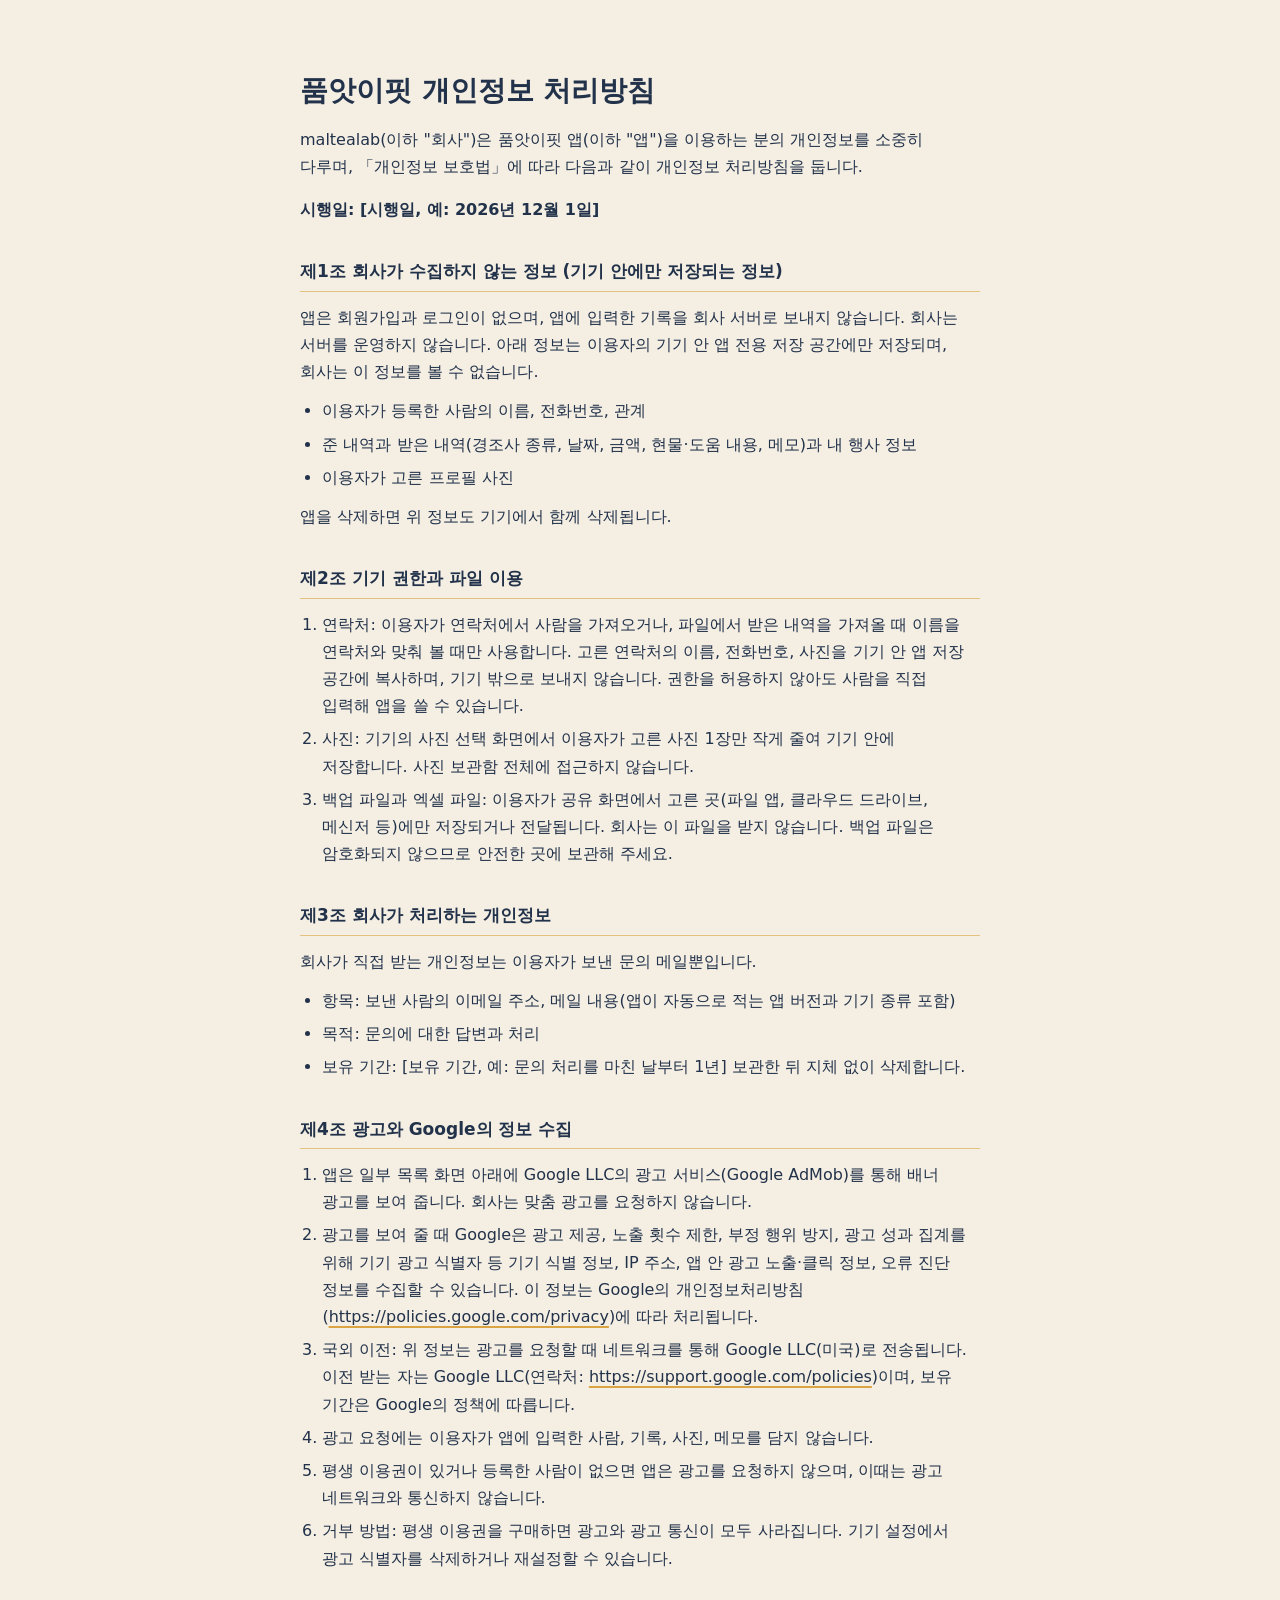
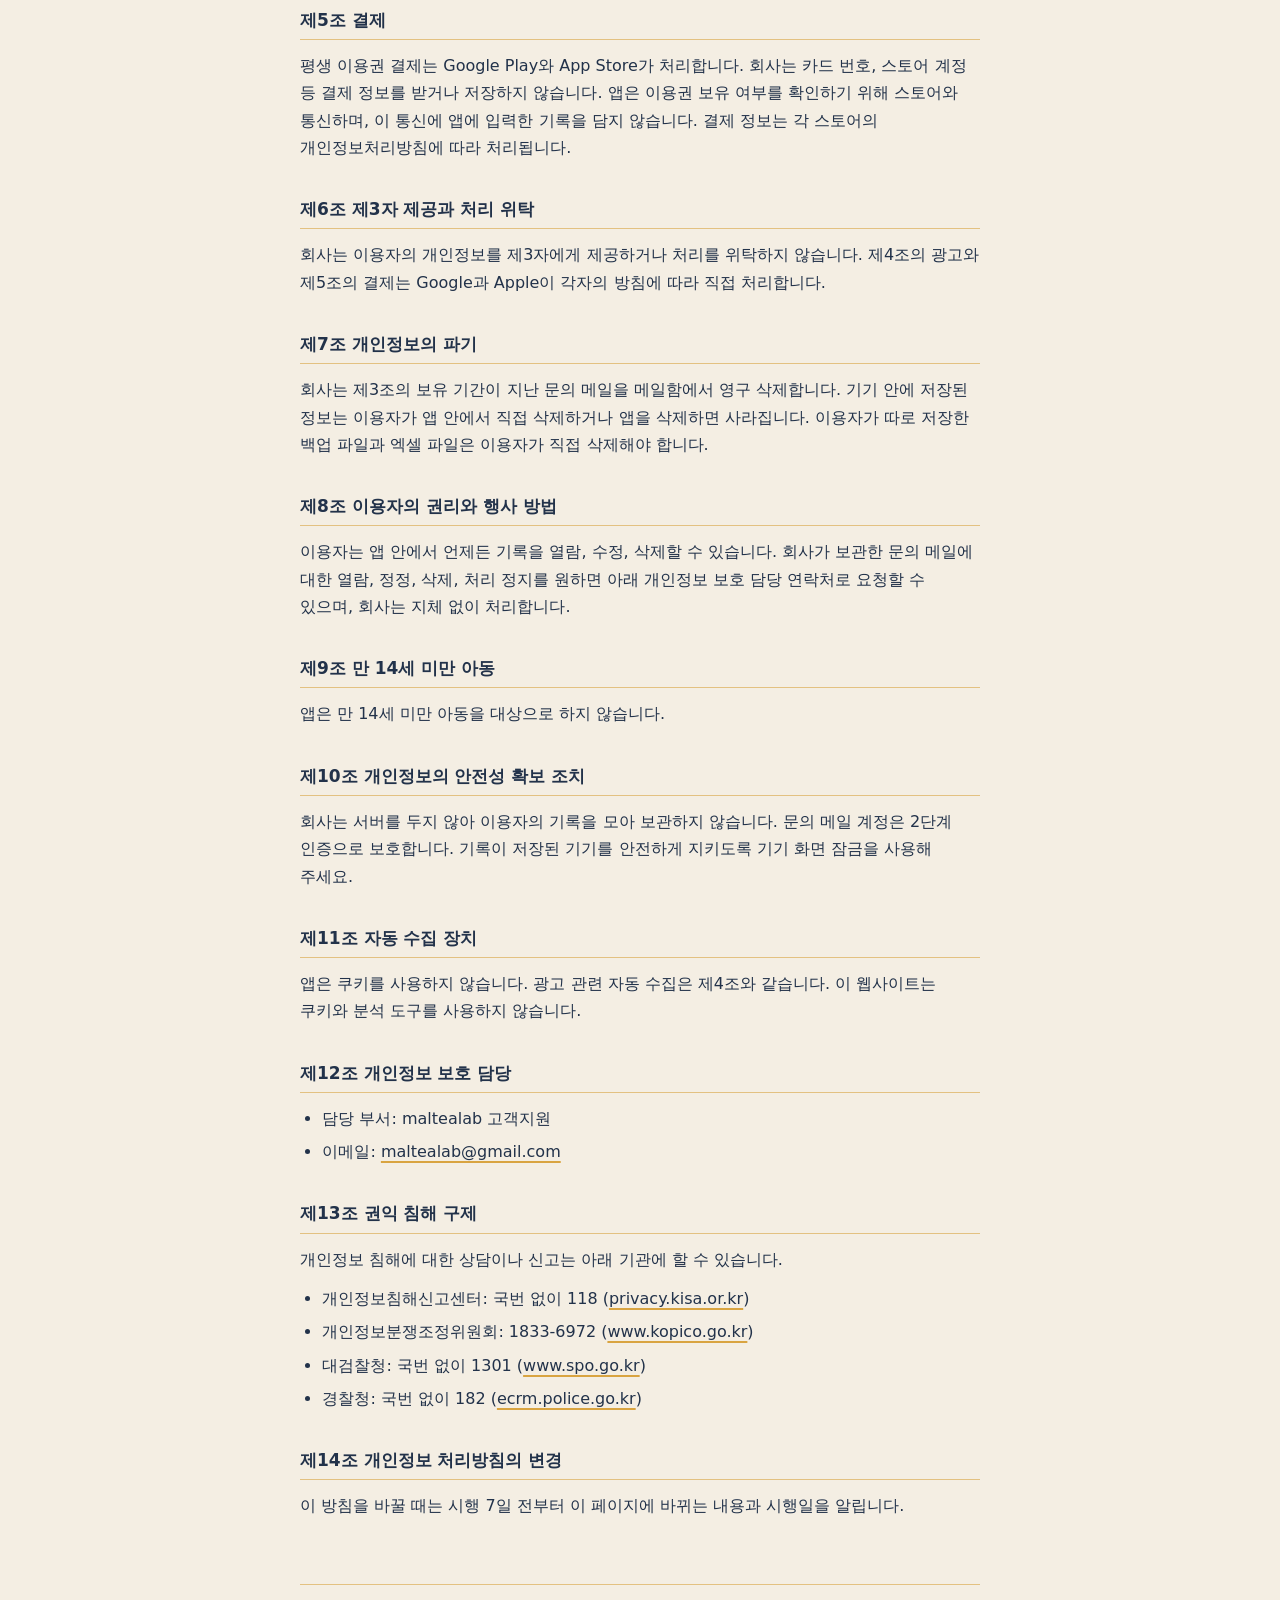
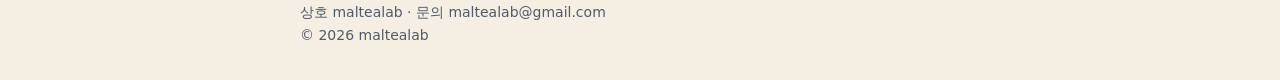
==== pumasifit/privacy/index.html @ bd6b62d1 "W2: 품앗이핏 개인정보 처리방침 (/pumasifit/privacy, 소개 페이지 링크) - 개인정보 처리방침 pumasifit/privacy/index.html   - 주소 /" ====
<!doctype html>
<html lang="ko">
<head>
  <meta charset="utf-8">
  <meta name="viewport" content="width=device-width, initial-scale=1">
  <title>품앗이핏 개인정보 처리방침</title>
  <link rel="icon" type="image/png" href="../../assets/pumasifit-icon.png">
  <link rel="stylesheet" href="../../style.css">
</head>
<body>
  <div class="page">
    <main class="policy">
      <h1>품앗이핏 개인정보 처리방침</h1>
      <p>maltealab(이하 "회사")은 품앗이핏 앱(이하 "앱")을 이용하는 분의 개인정보를 소중히 다루며, 「개인정보 보호법」에 따라 다음과 같이 개인정보 처리방침을 둡니다.</p>
      <p class="effective-date">시행일: [시행일, 예: 2026년 12월 1일]</p>

      <section>
        <h2>제1조 회사가 수집하지 않는 정보 (기기 안에만 저장되는 정보)</h2>
        <p>앱은 회원가입과 로그인이 없으며, 앱에 입력한 기록을 회사 서버로 보내지 않습니다. 회사는 서버를 운영하지 않습니다. 아래 정보는 이용자의 기기 안 앱 전용 저장 공간에만 저장되며, 회사는 이 정보를 볼 수 없습니다.</p>
        <ul>
          <li>이용자가 등록한 사람의 이름, 전화번호, 관계</li>
          <li>준 내역과 받은 내역(경조사 종류, 날짜, 금액, 현물·도움 내용, 메모)과 내 행사 정보</li>
          <li>이용자가 고른 프로필 사진</li>
        </ul>
        <p>앱을 삭제하면 위 정보도 기기에서 함께 삭제됩니다.</p>
      </section>

      <section>
        <h2>제2조 기기 권한과 파일 이용</h2>
        <ol>
          <li>연락처: 이용자가 연락처에서 사람을 가져오거나, 파일에서 받은 내역을 가져올 때 이름을 연락처와 맞춰 볼 때만 사용합니다. 고른 연락처의 이름, 전화번호, 사진을 기기 안 앱 저장 공간에 복사하며, 기기 밖으로 보내지 않습니다. 권한을 허용하지 않아도 사람을 직접 입력해 앱을 쓸 수 있습니다.</li>
          <li>사진: 기기의 사진 선택 화면에서 이용자가 고른 사진 1장만 작게 줄여 기기 안에 저장합니다. 사진 보관함 전체에 접근하지 않습니다.</li>
          <li>백업 파일과 엑셀 파일: 이용자가 공유 화면에서 고른 곳(파일 앱, 클라우드 드라이브, 메신저 등)에만 저장되거나 전달됩니다. 회사는 이 파일을 받지 않습니다. 백업 파일은 암호화되지 않으므로 안전한 곳에 보관해 주세요.</li>
        </ol>
      </section>

      <section>
        <h2>제3조 회사가 처리하는 개인정보</h2>
        <p>회사가 직접 받는 개인정보는 이용자가 보낸 문의 메일뿐입니다.</p>
        <ul>
          <li>항목: 보낸 사람의 이메일 주소, 메일 내용(앱이 자동으로 적는 앱 버전과 기기 종류 포함)</li>
          <li>목적: 문의에 대한 답변과 처리</li>
          <li>보유 기간: [보유 기간, 예: 문의 처리를 마친 날부터 1년] 보관한 뒤 지체 없이 삭제합니다.</li>
        </ul>
      </section>

      <section>
        <h2>제4조 광고와 Google의 정보 수집</h2>
        <ol>
          <li>앱은 일부 목록 화면 아래에 Google LLC의 광고 서비스(Google AdMob)를 통해 배너 광고를 보여 줍니다. 회사는 맞춤 광고를 요청하지 않습니다.</li>
          <li>광고를 보여 줄 때 Google은 광고 제공, 노출 횟수 제한, 부정 행위 방지, 광고 성과 집계를 위해 기기 광고 식별자 등 기기 식별 정보, IP 주소, 앱 안 광고 노출·클릭 정보, 오류 진단 정보를 수집할 수 있습니다. 이 정보는 Google의 개인정보처리방침(<a href="https://policies.google.com/privacy">https://policies.google.com/privacy</a>)에 따라 처리됩니다.</li>
          <li>국외 이전: 위 정보는 광고를 요청할 때 네트워크를 통해 Google LLC(미국)로 전송됩니다. 이전 받는 자는 Google LLC(연락처: <a href="https://support.google.com/policies">https://support.google.com/policies</a>)이며, 보유 기간은 Google의 정책에 따릅니다.</li>
          <li>광고 요청에는 이용자가 앱에 입력한 사람, 기록, 사진, 메모를 담지 않습니다.</li>
          <li>평생 이용권이 있거나 등록한 사람이 없으면 앱은 광고를 요청하지 않으며, 이때는 광고 네트워크와 통신하지 않습니다.</li>
          <li>거부 방법: 평생 이용권을 구매하면 광고와 광고 통신이 모두 사라집니다. 기기 설정에서 광고 식별자를 삭제하거나 재설정할 수 있습니다.</li>
        </ol>
      </section>

      <section>
        <h2>제5조 결제</h2>
        <p>평생 이용권 결제는 Google Play와 App Store가 처리합니다. 회사는 카드 번호, 스토어 계정 등 결제 정보를 받거나 저장하지 않습니다. 앱은 이용권 보유 여부를 확인하기 위해 스토어와 통신하며, 이 통신에 앱에 입력한 기록을 담지 않습니다. 결제 정보는 각 스토어의 개인정보처리방침에 따라 처리됩니다.</p>
      </section>

      <section>
        <h2>제6조 제3자 제공과 처리 위탁</h2>
        <p>회사는 이용자의 개인정보를 제3자에게 제공하거나 처리를 위탁하지 않습니다. 제4조의 광고와 제5조의 결제는 Google과 Apple이 각자의 방침에 따라 직접 처리합니다.</p>
      </section>

      <section>
        <h2>제7조 개인정보의 파기</h2>
        <p>회사는 제3조의 보유 기간이 지난 문의 메일을 메일함에서 영구 삭제합니다. 기기 안에 저장된 정보는 이용자가 앱 안에서 직접 삭제하거나 앱을 삭제하면 사라집니다. 이용자가 따로 저장한 백업 파일과 엑셀 파일은 이용자가 직접 삭제해야 합니다.</p>
      </section>

      <section>
        <h2>제8조 이용자의 권리와 행사 방법</h2>
        <p>이용자는 앱 안에서 언제든 기록을 열람, 수정, 삭제할 수 있습니다. 회사가 보관한 문의 메일에 대한 열람, 정정, 삭제, 처리 정지를 원하면 아래 개인정보 보호 담당 연락처로 요청할 수 있으며, 회사는 지체 없이 처리합니다.</p>
      </section>

      <section>
        <h2>제9조 만 14세 미만 아동</h2>
        <p>앱은 만 14세 미만 아동을 대상으로 하지 않습니다.</p>
      </section>

      <section>
        <h2>제10조 개인정보의 안전성 확보 조치</h2>
        <p>회사는 서버를 두지 않아 이용자의 기록을 모아 보관하지 않습니다. 문의 메일 계정은 2단계 인증으로 보호합니다. 기록이 저장된 기기를 안전하게 지키도록 기기 화면 잠금을 사용해 주세요.</p>
      </section>

      <section>
        <h2>제11조 자동 수집 장치</h2>
        <p>앱은 쿠키를 사용하지 않습니다. 광고 관련 자동 수집은 제4조와 같습니다. 이 웹사이트는 쿠키와 분석 도구를 사용하지 않습니다.</p>
      </section>

      <section>
        <h2>제12조 개인정보 보호 담당</h2>
        <ul>
          <li>담당 부서: maltealab 고객지원</li>
          <li>이메일: <a href="mailto:maltealab@gmail.com">maltealab@gmail.com</a></li>
        </ul>
      </section>

      <section>
        <h2>제13조 권익 침해 구제</h2>
        <p>개인정보 침해에 대한 상담이나 신고는 아래 기관에 할 수 있습니다.</p>
        <ul>
          <li>개인정보침해신고센터: 국번 없이 118 (<a href="https://privacy.kisa.or.kr">privacy.kisa.or.kr</a>)</li>
          <li>개인정보분쟁조정위원회: 1833-6972 (<a href="https://www.kopico.go.kr">www.kopico.go.kr</a>)</li>
          <li>대검찰청: 국번 없이 1301 (<a href="https://www.spo.go.kr">www.spo.go.kr</a>)</li>
          <li>경찰청: 국번 없이 182 (<a href="https://ecrm.police.go.kr">ecrm.police.go.kr</a>)</li>
        </ul>
      </section>

      <section>
        <h2>제14조 개인정보 처리방침의 변경</h2>
        <p>이 방침을 바꿀 때는 시행 7일 전부터 이 페이지에 바뀌는 내용과 시행일을 알립니다.</p>
      </section>
    </main>

    <footer class="site-footer">
      <p>상호 maltealab · 문의 maltealab@gmail.com</p>
      <p>© 2026 maltealab</p>
    </footer>
  </div>
</body>
</html>
---- style.css ----
:root {
  --ivory: #F4EEE3;
  --navy: #22324A;
  --navy-muted: rgba(34, 50, 74, 0.78);
  --gold: #D9A441;
  --card: #FFFFFF;
}

*,
*::before,
*::after {
  box-sizing: border-box;
}

html {
  -webkit-text-size-adjust: 100%;
}

body {
  margin: 0;
  background: var(--ivory);
  color: var(--navy);
  font-family: system-ui, -apple-system, "Apple SD Gothic Neo", "Malgun Gothic", "Noto Sans KR", sans-serif;
  font-size: 16px;
  line-height: 1.7;
  word-break: keep-all;
  overflow-wrap: break-word;
}

h1,
h2,
h3,
p {
  margin: 0;
}

.page {
  max-width: 720px;
  margin: 0 auto;
  padding: 48px 20px 32px;
}

.site-header h1 {
  font-size: 2.5rem;
  line-height: 1.2;
  letter-spacing: -0.01em;
}

.tagline {
  margin-top: 12px;
  font-size: 1.125rem;
}

.section {
  margin-top: 48px;
}

.section h2 {
  padding-bottom: 8px;
  border-bottom: 2px solid var(--gold);
  font-size: 1.25rem;
  line-height: 1.4;
}

.section > p {
  margin-top: 16px;
}

.app-card {
  display: flex;
  flex-direction: column;
  gap: 16px;
  margin-top: 20px;
  padding: 20px;
  background: var(--card);
  border-radius: 16px;
}

.app-icon {
  display: block;
  flex-shrink: 0;
  width: 96px;
  height: 96px;
  border-radius: 22px;
}

.app-name {
  font-size: 1.25rem;
  line-height: 1.4;
}

.app-subtitle {
  color: var(--navy-muted);
}

.app-copy {
  margin-top: 12px;
  font-weight: 700;
}

.app-description {
  margin-top: 4px;
}

.status-chip {
  display: inline-block;
  margin-top: 16px;
  padding: 2px 12px;
  border: 1.5px solid var(--gold);
  border-radius: 999px;
  font-size: 0.875rem;
}

.policy-link {
  margin-top: 12px;
}

.policy h1 {
  font-size: 1.75rem;
  line-height: 1.35;
}

.policy > p {
  margin-top: 16px;
}

.effective-date {
  font-weight: 700;
}

.policy section {
  margin-top: 36px;
}

.policy h2 {
  padding-bottom: 6px;
  border-bottom: 1px solid rgba(217, 164, 65, 0.6);
  font-size: 1.0625rem;
  line-height: 1.5;
}

.policy section p,
.policy section ul,
.policy section ol {
  margin-top: 12px;
}

.policy ul,
.policy ol {
  margin-bottom: 0;
  padding-left: 1.4em;
}

.policy li + li {
  margin-top: 6px;
}

.policy a {
  overflow-wrap: anywhere;
}

a {
  color: var(--navy);
  text-decoration: underline;
  text-decoration-color: var(--gold);
  text-decoration-thickness: 2px;
  text-underline-offset: 4px;
}

.site-footer {
  margin-top: 64px;
  padding-top: 16px;
  border-top: 1px solid rgba(217, 164, 65, 0.6);
  color: var(--navy-muted);
  font-size: 0.875rem;
}

@media (min-width: 560px) {
  .page {
    padding-top: 72px;
  }

  .app-card {
    flex-direction: row;
    gap: 20px;
    padding: 24px;
  }
}
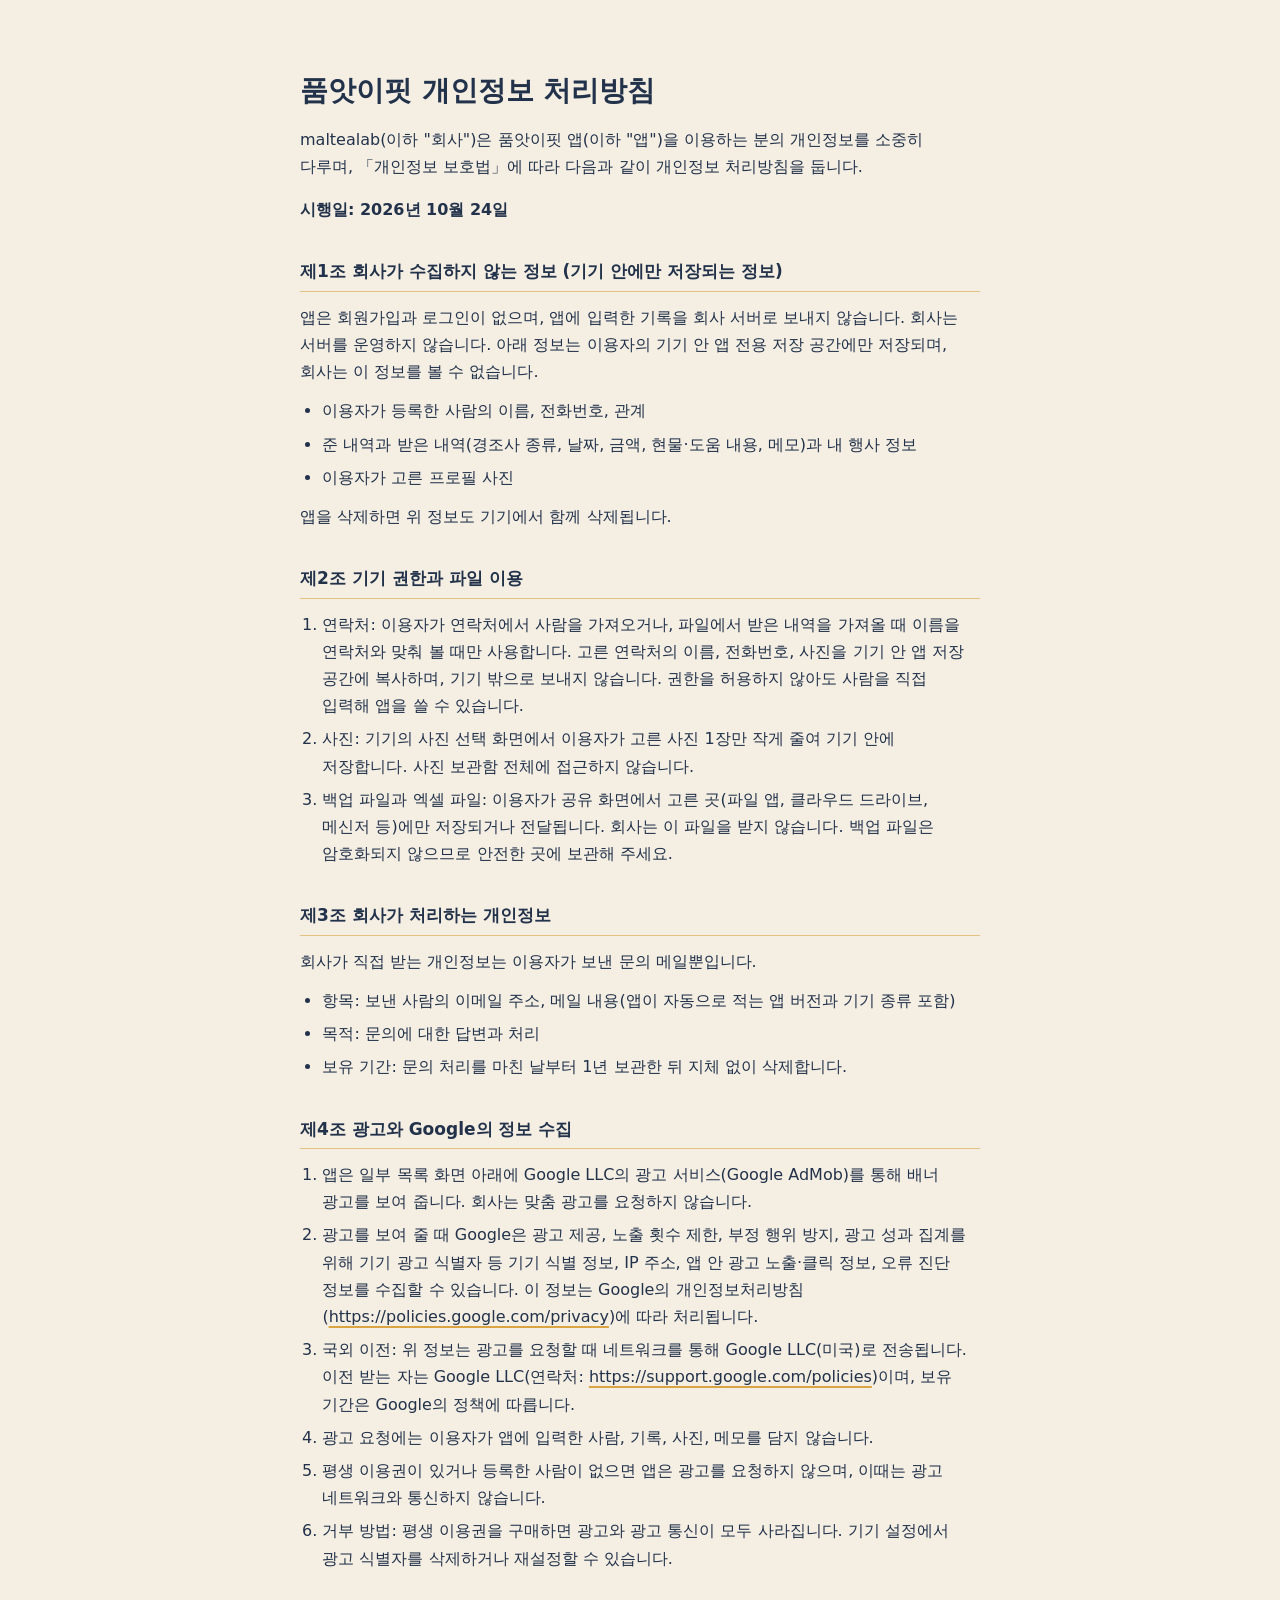
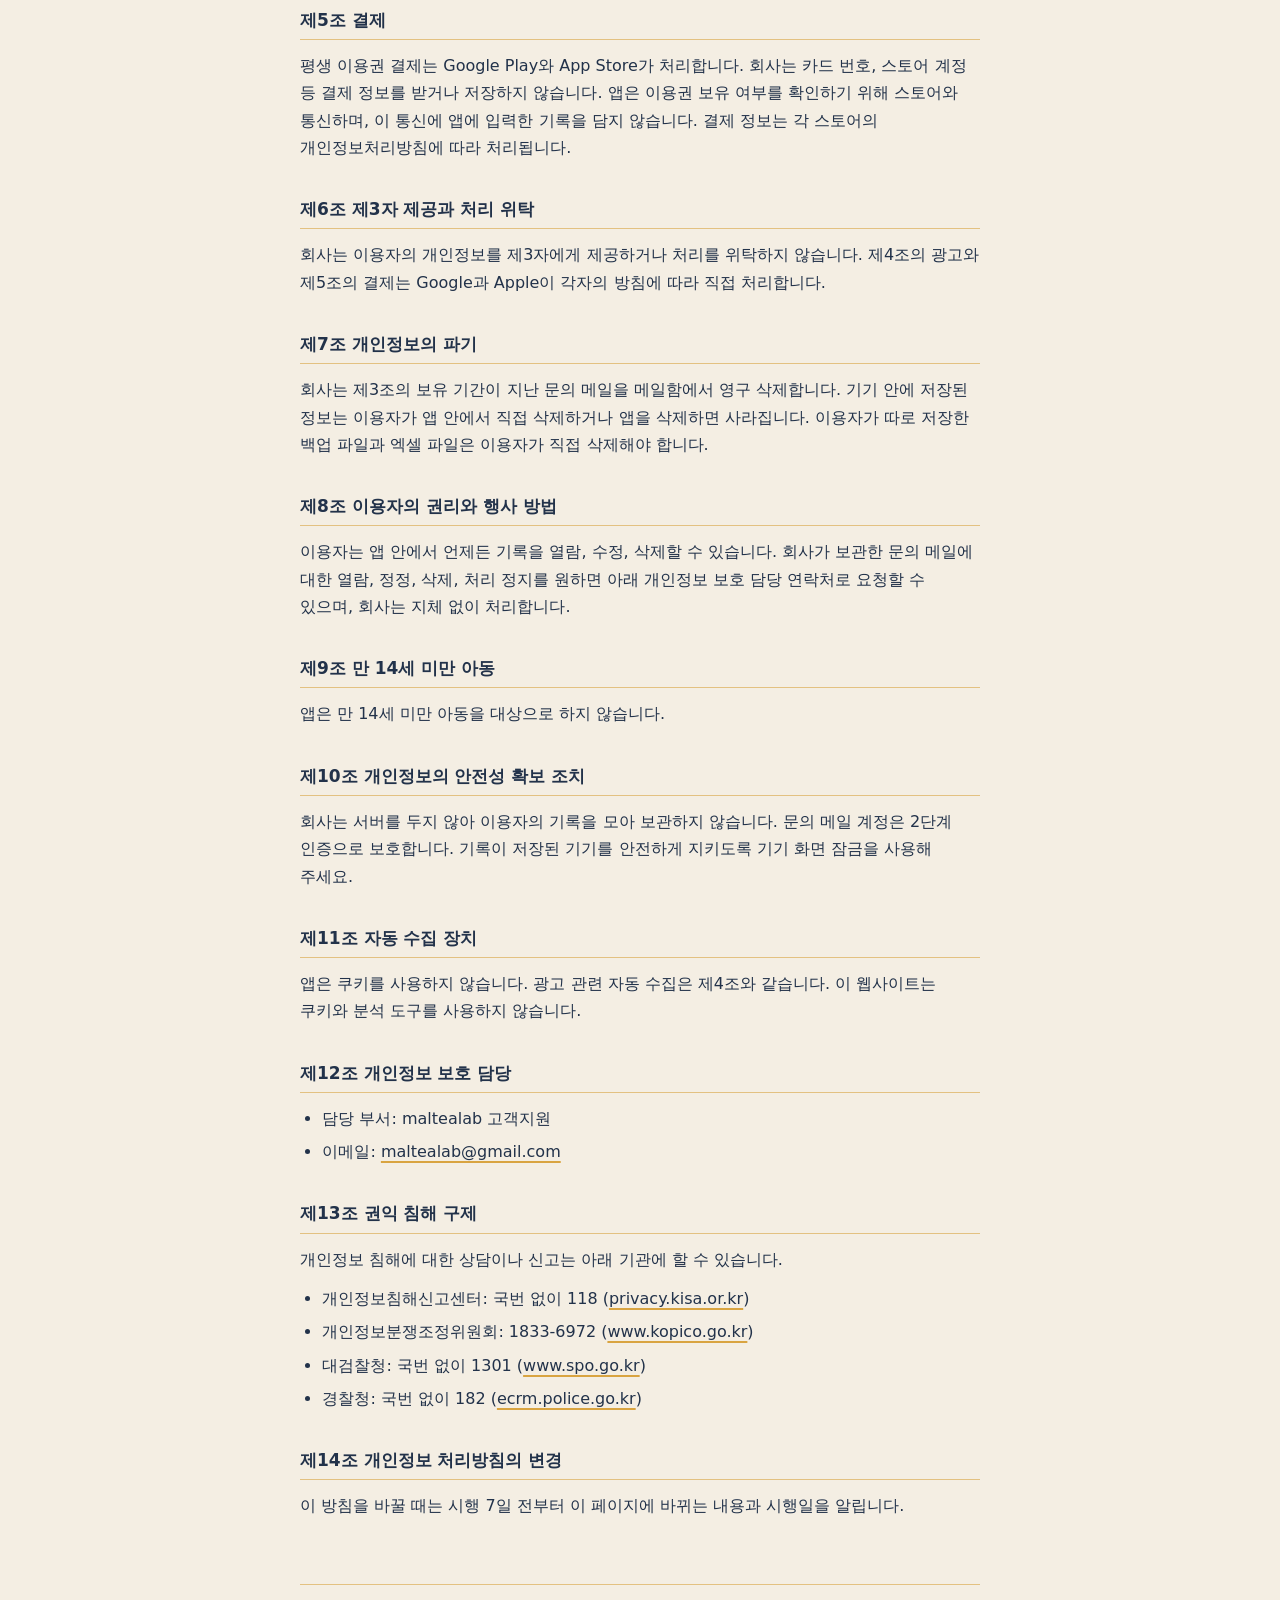
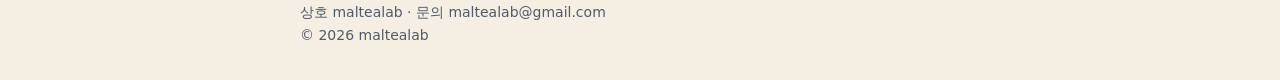
==== commit abbb0708: "W2: 개인정보 처리방침 시행일·보유 기간 확정 - 시행일: 2026년 10월 24일 - 제3조 보유 기간: 문의 처리를 마친 날부터 1년 - 페이지에 대괄호 자리표시 없음 확인 " ====
--- a/pumasifit/privacy/index.html
+++ b/pumasifit/privacy/index.html
@@ -12,7 +12,7 @@
     <main class="policy">
       <h1>품앗이핏 개인정보 처리방침</h1>
       <p>maltealab(이하 "회사")은 품앗이핏 앱(이하 "앱")을 이용하는 분의 개인정보를 소중히 다루며, 「개인정보 보호법」에 따라 다음과 같이 개인정보 처리방침을 둡니다.</p>
-      <p class="effective-date">시행일: [시행일, 예: 2026년 12월 1일]</p>
+      <p class="effective-date">시행일: 2026년 10월 24일</p>
 
       <section>
         <h2>제1조 회사가 수집하지 않는 정보 (기기 안에만 저장되는 정보)</h2>
@@ -40,7 +40,7 @@
         <ul>
           <li>항목: 보낸 사람의 이메일 주소, 메일 내용(앱이 자동으로 적는 앱 버전과 기기 종류 포함)</li>
           <li>목적: 문의에 대한 답변과 처리</li>
-          <li>보유 기간: [보유 기간, 예: 문의 처리를 마친 날부터 1년] 보관한 뒤 지체 없이 삭제합니다.</li>
+          <li>보유 기간: 문의 처리를 마친 날부터 1년 보관한 뒤 지체 없이 삭제합니다.</li>
         </ul>
       </section>
 
